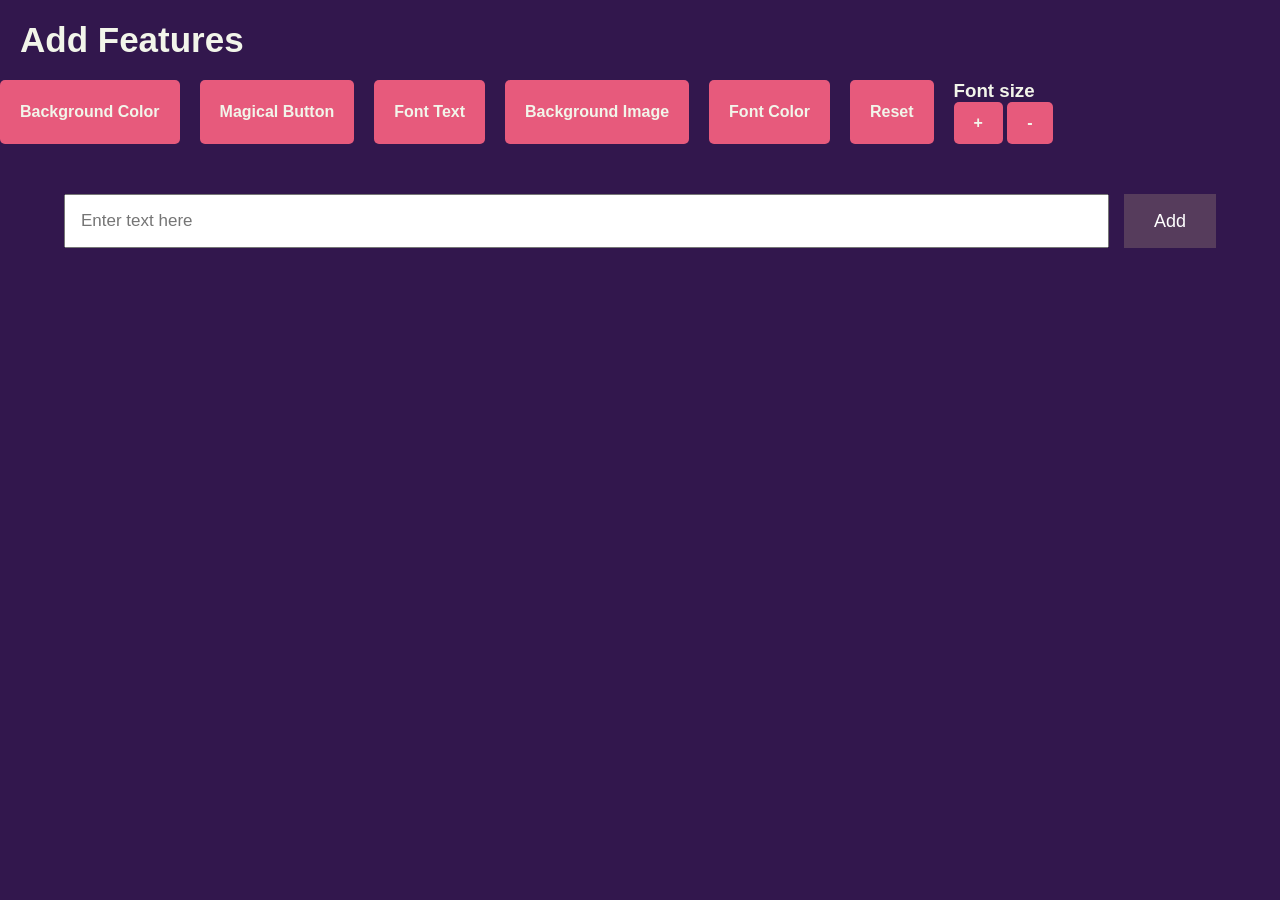
==== index.html @ 30e2179f "Full Project" ====
<!DOCTYPE html>
<html lang="en">
<head>
    <meta charset="UTF-8">
    <meta name="viewport" content="width=device-width, initial-scale=1.0">
    <title>To Do List </title>
    <link rel="stylesheet" href="myp.css">
</head>
<body>

    <header>
        <div id="header">
            <h2> Add Features </h2>
        </div>
    </header>

    <section>
        <div id="select">
            <button id="changeBC"> Background Color </button>
            <button id="Magic"> Magical Button </button>
            <button id="ChangeFont"> Font Text </button>
            <button id="changeBI"> Background Image </button>
            <button id="textcolor"> Font Color </button>
            <button id="reset"> Reset </button>
            <div class="box">
                <h3> Font size </h3>
                <button id="increase"> + </button>
                <button id="decrease"> - </button>

            </div>
        </div>
        <form id="info">
            <input id="text" type="text" placeholder="Enter text here">
            <input id="add" type="submit" value="Add">
        </form>
    </section>

    <div class="container">
        <div id="main"> </div>
    </div>

    <script src="myp.js"></script>
</body>
</html>
---- myp.css ----
*{
    margin:0;
    padding:0;
    box-sizing: border-box;
}
body{
    background:#32174d;
    font-family:Arial, Helvetica, sans-serif;
    color:#f2f5ea
}
#header{
    padding:20px;
}

#header h2{
    font-size:35px;
}

#select{
    display: flex;
    flex-wrap: wrap;
    gap:20px;
}
#select button{
    background:#e75a7c;
    color:#f2f5ea;
    font-weight: bold;
    border:none;
    padding:12px 20px;
    border-radius:5px;
    cursor:pointer;
    font-size:16px;
    transition:.3s;
    margin-bottom: 10px;
}

#select button:hover{
    background:#e73e65;
}


#info{
    width:90%;
    margin:40px auto;
    display:flex;
    gap:15px;
}

#text{
    flex:1;
    padding:15px;
    font-size:17px;
}

#add{
    padding:15px 30px;
    background:#563c5c;
    color:white;
    border:none;
    cursor:pointer;
    font-size:18px;
}

#add:hover{
    background-color: #56345e;
}


.container{
    width:90%;
    margin:30px auto;
}

#main{
    width:100%;
    padding:10px;
    border-radius: 5px;
    color:#f2f5ea;
    font-weight:bold;
}

@media (max-width:768px){

    #header h2{
        font-size:30px;
    }

    #select{
        justify-content:center;
    }

    #select button{
        width:auto;
        margin-left:5px;
    }

    #info{
        flex-direction:column;
    }

    #text{
        width:100%;
    }

    #add{
        width:100%;
    }

}

@media (max-width:480px){

    #header h2{
        text-align:center;
        font-size:26px;
    }

    #select{
        justify-content: center;
        gap:15px;
    }

    #select button{
        width:98%;
        font-size:15px;
        padding:14px;
    }

    #info{
        width:95%;
    }

    #text{
        font-size:15px;
        padding:12px;
    }

    #add{
        font-size:16px;
        padding:14px;
    }

    .container{
        width:95%;
    }

    .box{
        display: flex;
        background-color: purple;
        padding:10px;
        gap:10px;
        border-radius: 5px;
        color:white;
    }

    .box button{
        background-color: aliceblue;
        color:black;
        font-weight: bold;
    }

}
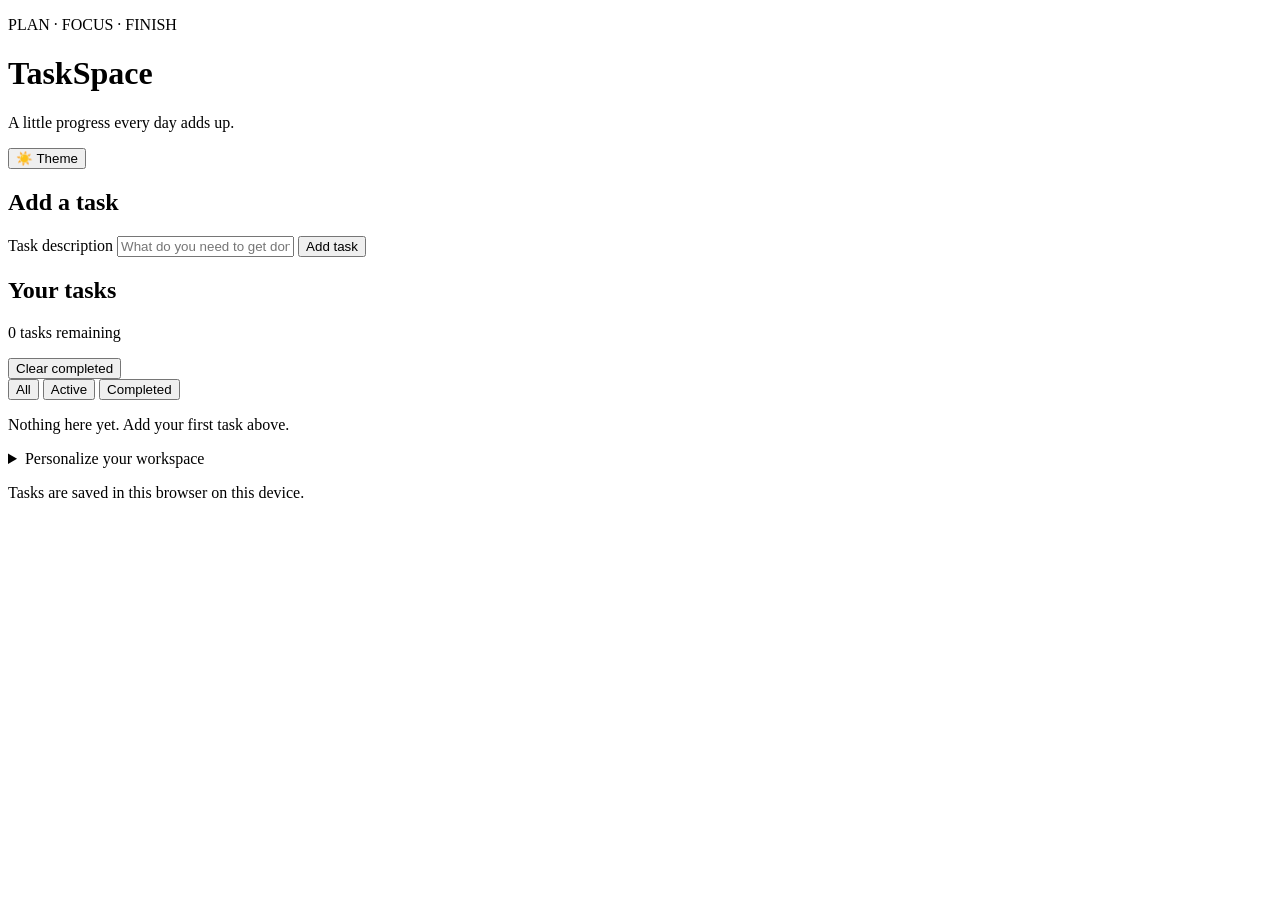
==== commit 616cab72: "To Do List" ====
--- a/index.html
+++ b/index.html
@@ -1,44 +1,69 @@
-<!DOCTYPE html>
+<!doctype html>
 <html lang="en">
 <head>
-    <meta charset="UTF-8">
-    <meta name="viewport" content="width=device-width, initial-scale=1.0">
-    <title>To Do List </title>
-    <link rel="stylesheet" href="myp.css">
+  <meta charset="UTF-8">
+  <meta name="viewport" content="width=device-width, initial-scale=1.0">
+  <meta name="description" content="A responsive to-do app with persistent tasks, filters, and appearance controls.">
+  <title>TaskSpace — To-Do List</title>
+  <link rel="stylesheet" href="styles.css">
+  <script src="app.js" defer></script>
 </head>
 <body>
-
-    <header>
-        <div id="header">
-            <h2> Add Features </h2>
-        </div>
+  <main class="app-shell">
+    <header class="app-header">
+      <div>
+        <p class="eyebrow">PLAN · FOCUS · FINISH</p>
+        <h1>TaskSpace</h1>
+        <p class="subtitle">A little progress every day adds up.</p>
+      </div>
+      <button id="theme-toggle" class="button button-quiet" type="button" aria-label="Toggle light and dark theme">☀️ Theme</button>
     </header>
 
-    <section>
-        <div id="select">
-            <button id="changeBC"> Background Color </button>
-            <button id="Magic"> Magical Button </button>
-            <button id="ChangeFont"> Font Text </button>
-            <button id="changeBI"> Background Image </button>
-            <button id="textcolor"> Font Color </button>
-            <button id="reset"> Reset </button>
-            <div class="box">
-                <h3> Font size </h3>
-                <button id="increase"> + </button>
-                <button id="decrease"> - </button>
-
-            </div>
-        </div>
-        <form id="info">
-            <input id="text" type="text" placeholder="Enter text here">
-            <input id="add" type="submit" value="Add">
-        </form>
+    <section class="composer card" aria-labelledby="composer-title">
+      <h2 id="composer-title">Add a task</h2>
+      <form id="task-form">
+        <label class="sr-only" for="task-input">Task description</label>
+        <input id="task-input" name="task" type="text" maxlength="180" placeholder="What do you need to get done?" autocomplete="off" required>
+        <button class="button button-primary" type="submit">Add task</button>
+      </form>
+      <p id="form-message" class="form-message" role="status" aria-live="polite"></p>
     </section>
 
-    <div class="container">
-        <div id="main"> </div>
-    </div>
+    <section class="task-section card" aria-labelledby="tasks-title">
+      <div class="section-heading">
+        <div>
+          <h2 id="tasks-title">Your tasks</h2>
+          <p id="task-summary" class="muted">0 tasks remaining</p>
+        </div>
+        <button id="clear-completed" class="button button-quiet" type="button">Clear completed</button>
+      </div>
+      <div class="toolbar" role="group" aria-label="Filter tasks">
+        <button class="filter-button is-active" data-filter="all" type="button" aria-pressed="true">All</button>
+        <button class="filter-button" data-filter="active" type="button" aria-pressed="false">Active</button>
+        <button class="filter-button" data-filter="completed" type="button" aria-pressed="false">Completed</button>
+      </div>
+      <ul id="task-list" class="task-list" aria-label="Tasks"></ul>
+      <p id="empty-state" class="empty-state">Nothing here yet. Add your first task above.</p>
+    </section>
 
-    <script src="myp.js"></script>
+    <details class="appearance card">
+      <summary>Personalize your workspace</summary>
+      <div class="appearance-controls">
+        <label for="accent-color">Accent color
+          <input id="accent-color" type="color" value="#7657e8">
+        </label>
+        <label for="font-size">Task text size
+          <select id="font-size">
+            <option value="14">Small</option>
+            <option value="16" selected>Medium</option>
+            <option value="18">Large</option>
+            <option value="20">Extra large</option>
+          </select>
+        </label>
+        <button id="reset-appearance" class="button button-quiet" type="button">Reset appearance</button>
+      </div>
+    </details>
+    <footer><p>Tasks are saved in this browser on this device.</p></footer>
+  </main>
 </body>
 </html>
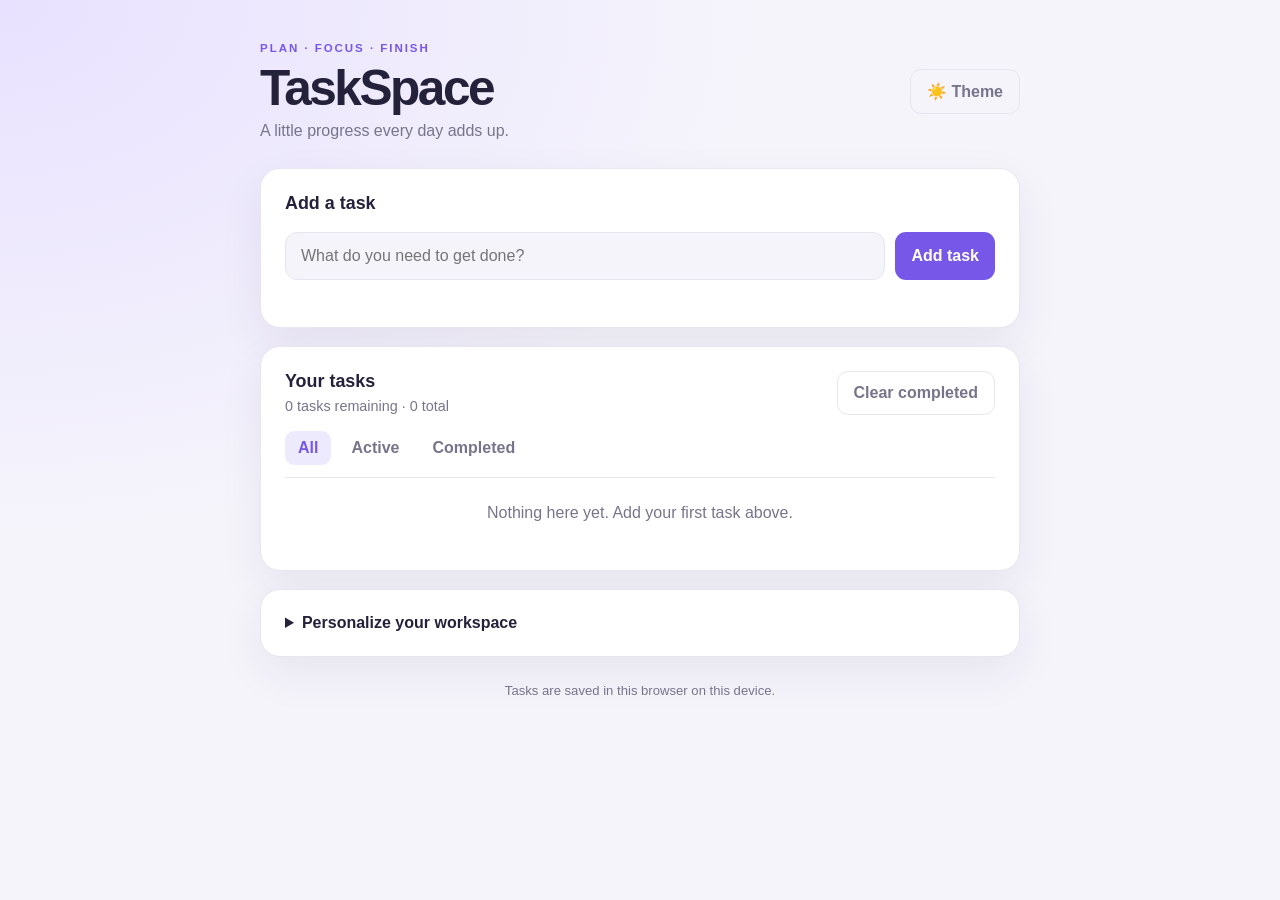
==== commit e2b20788: "To Do List" ====
--- a/index.html
+++ b/index.html
@@ -5,8 +5,8 @@
   <meta name="viewport" content="width=device-width, initial-scale=1.0">
   <meta name="description" content="A responsive to-do app with persistent tasks, filters, and appearance controls.">
   <title>TaskSpace — To-Do List</title>
-  <link rel="stylesheet" href="styles.css">
-  <script src="app.js" defer></script>
+  <link rel="stylesheet" href="myp.css">
+  <script src="myp.js" defer></script>
 </head>
 <body>
   <main class="app-shell">
--- a/myp.css
+++ b/myp.css
@@ -0,0 +1,78 @@
+@import url('https://fonts.googleapis.com/css2?family=DM+Sans:wght@400;500;600;700&family=Manrope:wght@600;700;800&display=swap');
+
+:root {
+  color-scheme: light;
+  --page: #f5f4fb;
+  --surface: #ffffff;
+  --text: #24213a;
+  --muted: #77758b;
+  --border: #e8e5f1;
+  --accent: #7657e8;
+  --accent-contrast: #ffffff;
+  --success: #21865b;
+  --shadow: 0 16px 45px rgba(38, 27, 77, .07);
+}
+* { box-sizing: border-box; }
+body {
+  margin: 0; min-height: 100vh; padding: 42px 18px;
+  background: radial-gradient(ellipse at top left, #e8e1ff 0, transparent 42%), var(--page);
+  color: var(--text); font-family: "DM Sans", Arial, sans-serif;
+  transition: background-color .2s, color .2s;
+}
+body.dark {
+  color-scheme: dark; --page: #171622; --surface: #222131; --text: #f5f3ff;
+  --muted: #b2aec7; --border: #39364d; --shadow: 0 16px 45px rgba(0,0,0,.18);
+  background: radial-gradient(ellipse at top left, #302750 0, transparent 42%), var(--page);
+}
+button, input, select { font: inherit; }
+button { cursor: pointer; }
+button:focus-visible, input:focus-visible, select:focus-visible, summary:focus-visible {
+  outline: 3px solid color-mix(in srgb, var(--accent) 55%, transparent); outline-offset: 3px;
+}
+.app-shell { width: min(760px, 100%); margin: 0 auto; }
+.app-header { display:flex; align-items:center; justify-content:space-between; gap:20px; margin-bottom:28px; }
+.eyebrow { margin:0 0 8px; color:var(--accent); font-size:.72rem; font-weight:800; letter-spacing:.17em; }
+h1,h2,p { margin-top:0; }
+h1 { margin-bottom:8px; font:800 clamp(2.1rem, 7vw, 3.1rem)/1.05 "Manrope", sans-serif; letter-spacing:-.05em; }
+h2 { margin-bottom:6px; font-size:1.12rem; }
+.subtitle,.muted,footer { color:var(--muted); }
+.subtitle { margin-bottom:0; }
+.card { background:var(--surface); border:1px solid var(--border); border-radius:20px; box-shadow:var(--shadow); padding:24px; margin-bottom:18px; }
+#task-form { display:flex; gap:10px; margin-top:18px; }
+#task-input { flex:1; min-width:0; padding:14px 15px; border:1px solid var(--border); border-radius:12px; color:var(--text); background:var(--page); }
+.button { border:0; border-radius:11px; padding:12px 16px; font-weight:700; transition:transform .15s, opacity .15s, background .15s; }
+.button:hover { transform:translateY(-1px); }
+.button-primary { background:var(--accent); color:var(--accent-contrast); }
+.button-quiet { background:transparent; color:var(--muted); border:1px solid var(--border); }
+.form-message { min-height:1em; margin:9px 0 0; font-size:.86rem; color:var(--success); }
+.section-heading { display:flex; align-items:center; justify-content:space-between; gap:12px; }
+.section-heading p { margin-bottom:0; font-size:.9rem; }
+.toolbar { display:flex; gap:7px; padding:16px 0 12px; border-bottom:1px solid var(--border); }
+.filter-button { border:0; border-radius:9px; background:transparent; color:var(--muted); padding:8px 13px; font-weight:700; }
+.filter-button.is-active { color:var(--accent); background:color-mix(in srgb, var(--accent) 12%, transparent); }
+.task-list { list-style:none; padding:0; margin:0; }
+.task-item { display:flex; align-items:center; gap:12px; padding:15px 2px; border-bottom:1px solid var(--border); font-size:var(--task-font-size, 16px); }
+.task-item:last-child { border-bottom:0; }
+.task-checkbox { width:19px; height:19px; accent-color:var(--accent); flex:0 0 auto; cursor:pointer; }
+.task-text { flex:1; min-width:0; overflow-wrap:anywhere; }
+.task-item.is-completed .task-text { color:var(--muted); text-decoration:line-through; }
+.delete-button { border:0; background:transparent; color:var(--muted); padding:8px; border-radius:8px; font-size:1.1rem; }
+.delete-button:hover { background:color-mix(in srgb, #e5484d 12%, transparent); color:#e5484d; }
+.empty-state { padding:26px 8px 8px; color:var(--muted); text-align:center; }
+.appearance summary { cursor:pointer; font-weight:700; }
+.appearance-controls { display:flex; flex-wrap:wrap; align-items:end; gap:18px; padding-top:20px; }
+.appearance-controls label { display:grid; gap:8px; font-size:.9rem; color:var(--muted); }
+input[type="color"] { width:55px; height:38px; border:1px solid var(--border); border-radius:8px; background:var(--surface); padding:3px; }
+select { border:1px solid var(--border); border-radius:9px; padding:9px; background:var(--surface); color:var(--text); }
+footer { text-align:center; font-size:.82rem; padding:8px; }
+.sr-only { position:absolute; width:1px; height:1px; padding:0; margin:-1px; overflow:hidden; clip:rect(0,0,0,0); white-space:nowrap; border:0; }
+@media (max-width:560px) {
+  body { padding:24px 12px; }
+  .app-header { align-items:flex-start; }
+  .card { padding:18px; border-radius:16px; }
+  #task-form { flex-direction:column; }
+  #task-form .button { width:100%; }
+  .section-heading { align-items:flex-start; flex-direction:column; }
+  .appearance-controls { align-items:stretch; flex-direction:column; }
+  .appearance-controls label { width:100%; }
+}
